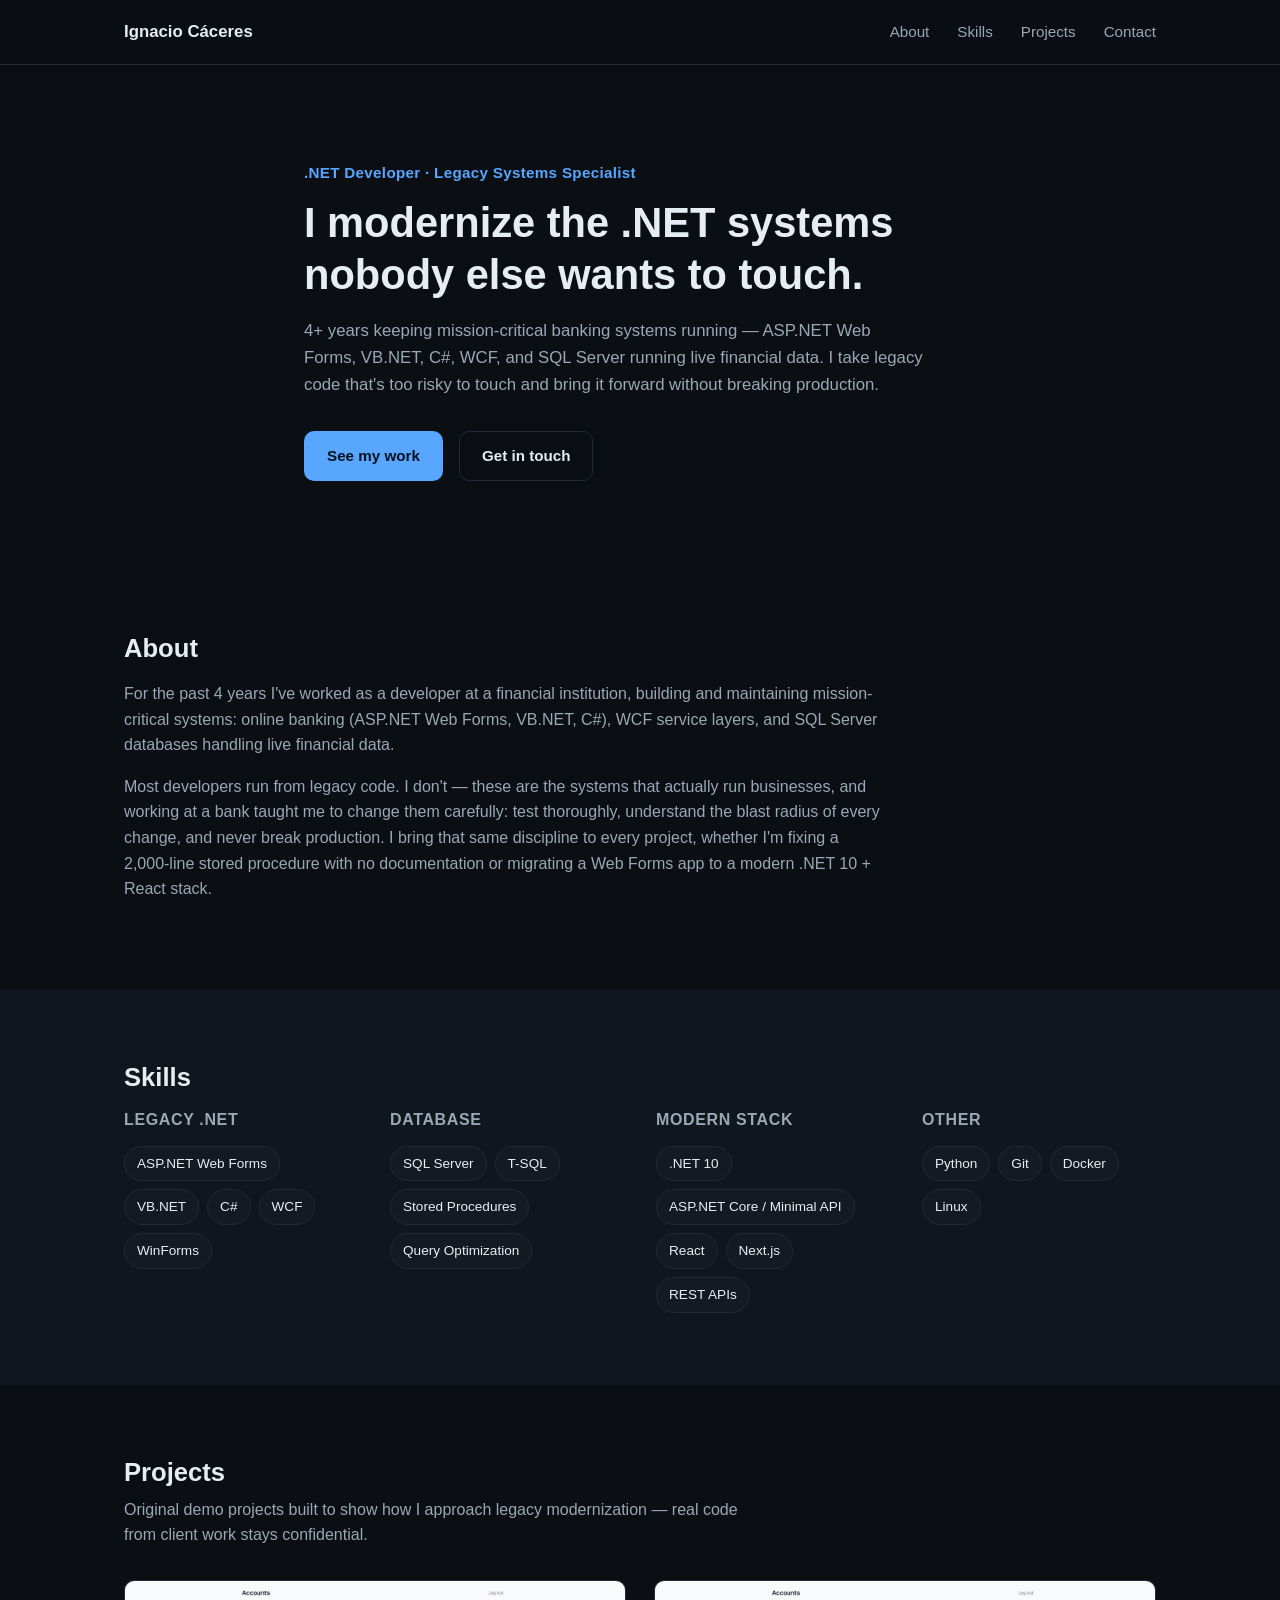
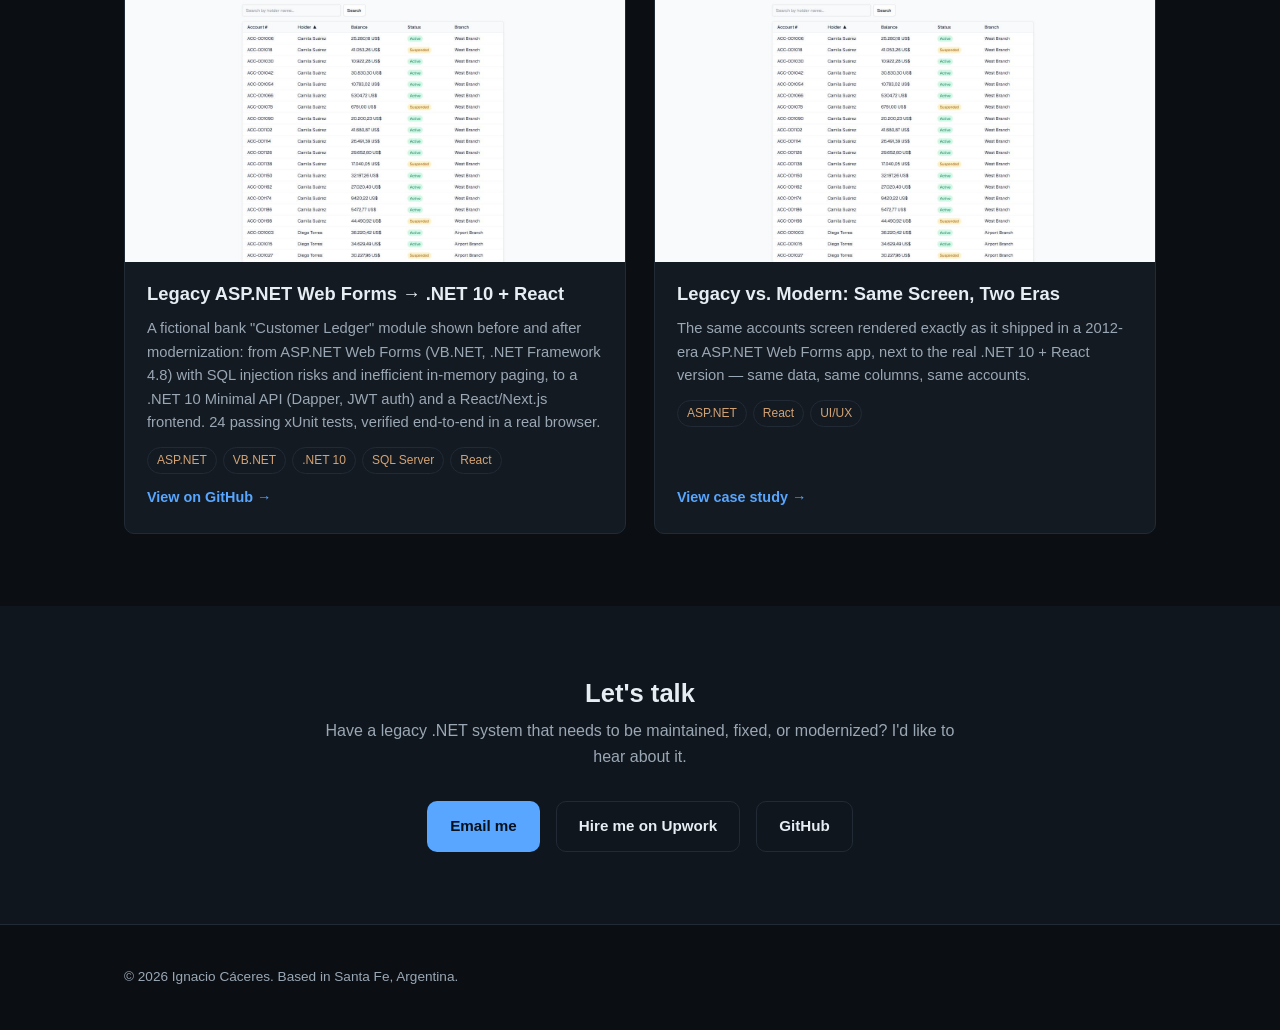
==== index.html @ 62d9814a "Portfolio site: hero/about/skills/projects + legacy vs modern case study Co-Authored-By: Claude Sonn" ====
<!DOCTYPE html>
<html lang="en">
<head>
<meta charset="UTF-8">
<meta name="viewport" content="width=device-width, initial-scale=1.0">
<title>Ignacio Cáceres — .NET Developer | Legacy Systems Modernization</title>
<meta name="description" content="I maintain and modernize the .NET systems nobody else wants to touch. ASP.NET Web Forms, VB.NET, C#, SQL Server, and migrations to .NET 10 + React.">
<link rel="stylesheet" href="css/style.css">
</head>
<body>

<header class="site-header">
  <div class="container header-inner">
    <a href="#top" class="logo">Ignacio Cáceres</a>
    <nav class="nav">
      <a href="#about">About</a>
      <a href="#skills">Skills</a>
      <a href="#projects">Projects</a>
      <a href="#contact">Contact</a>
    </nav>
    <button class="nav-toggle" id="navToggle" aria-label="Toggle menu">
      <span></span><span></span><span></span>
    </button>
  </div>
</header>

<main>

  <section id="top" class="hero">
    <div class="container hero-inner">
      <p class="eyebrow">.NET Developer · Legacy Systems Specialist</p>
      <h1>I modernize the .NET systems nobody else wants to touch.</h1>
      <p class="hero-sub">
        4+ years keeping mission-critical banking systems running — ASP.NET Web Forms, VB.NET, C#, WCF,
        and SQL Server running live financial data. I take legacy code that's too risky to touch and
        bring it forward without breaking production.
      </p>
      <div class="hero-actions">
        <a href="#projects" class="btn btn-primary">See my work</a>
        <a href="#contact" class="btn btn-ghost">Get in touch</a>
      </div>
    </div>
  </section>

  <section id="about" class="section">
    <div class="container">
      <h2 class="section-title">About</h2>
      <div class="about-grid">
        <p>
          For the past 4 years I've worked as a developer at a financial institution, building and maintaining
          mission-critical systems: online banking (ASP.NET Web Forms, VB.NET, C#), WCF service layers, and
          SQL Server databases handling live financial data.
        </p>
        <p>
          Most developers run from legacy code. I don't — these are the systems that actually run businesses,
          and working at a bank taught me to change them carefully: test thoroughly, understand the blast radius
          of every change, and never break production. I bring that same discipline to every project, whether
          I'm fixing a 2,000-line stored procedure with no documentation or migrating a Web Forms app to a
          modern .NET 10 + React stack.
        </p>
      </div>
    </div>
  </section>

  <section id="skills" class="section section-alt">
    <div class="container">
      <h2 class="section-title">Skills</h2>
      <div class="skills-grid">
        <div class="skill-group">
          <h3>Legacy .NET</h3>
          <ul class="chip-list">
            <li>ASP.NET Web Forms</li>
            <li>VB.NET</li>
            <li>C#</li>
            <li>WCF</li>
            <li>WinForms</li>
          </ul>
        </div>
        <div class="skill-group">
          <h3>Database</h3>
          <ul class="chip-list">
            <li>SQL Server</li>
            <li>T-SQL</li>
            <li>Stored Procedures</li>
            <li>Query Optimization</li>
          </ul>
        </div>
        <div class="skill-group">
          <h3>Modern stack</h3>
          <ul class="chip-list">
            <li>.NET 10</li>
            <li>ASP.NET Core / Minimal API</li>
            <li>React</li>
            <li>Next.js</li>
            <li>REST APIs</li>
          </ul>
        </div>
        <div class="skill-group">
          <h3>Other</h3>
          <ul class="chip-list">
            <li>Python</li>
            <li>Git</li>
            <li>Docker</li>
            <li>Linux</li>
          </ul>
        </div>
      </div>
    </div>
  </section>

  <section id="projects" class="section">
    <div class="container">
      <h2 class="section-title">Projects</h2>
      <p class="section-sub">Original demo projects built to show how I approach legacy modernization — real code from client work stays confidential.</p>

      <div class="projects-grid">

        <article class="project-card">
          <div class="project-thumb">
            <img src="assets/images/project-legacy-modern.jpg" alt="Screenshot of the modernized Customer Ledger accounts screen">
          </div>
          <div class="project-body">
            <h3>Legacy ASP.NET Web Forms → .NET 10 + React</h3>
            <p>
              A fictional bank "Customer Ledger" module shown before and after modernization: from
              ASP.NET Web Forms (VB.NET, .NET Framework 4.8) with SQL injection risks and inefficient
              in-memory paging, to a .NET 10 Minimal API (Dapper, JWT auth) and a React/Next.js frontend.
              24 passing xUnit tests, verified end-to-end in a real browser.
            </p>
            <ul class="tag-list">
              <li>ASP.NET</li><li>VB.NET</li><li>.NET 10</li><li>SQL Server</li><li>React</li>
            </ul>
            <a href="https://github.com/nachocaceres/legacy-webforms-to-dotnet10" class="project-link" target="_blank" rel="noopener">View on GitHub →</a>
          </div>
        </article>

        <article class="project-card">
          <div class="project-thumb">
            <img src="projects/legacy-vs-modern/assets/modern-accounts.jpg" alt="Split comparison of the legacy and modernized accounts screen">
          </div>
          <div class="project-body">
            <h3>Legacy vs. Modern: Same Screen, Two Eras</h3>
            <p>
              The same accounts screen rendered exactly as it shipped in a 2012-era ASP.NET Web Forms app,
              next to the real .NET 10 + React version — same data, same columns, same accounts.
            </p>
            <ul class="tag-list">
              <li>ASP.NET</li><li>React</li><li>UI/UX</li>
            </ul>
            <a href="projects/legacy-vs-modern/index.html" class="project-link">View case study →</a>
          </div>
        </article>

      </div>
    </div>
  </section>

  <section id="contact" class="section section-alt">
    <div class="container contact-inner">
      <h2 class="section-title">Let's talk</h2>
      <p class="section-sub">
        Have a legacy .NET system that needs to be maintained, fixed, or modernized? I'd like to hear about it.
      </p>
      <div class="contact-links">
        <a href="mailto:nachocaceres99@gmail.com" class="btn btn-primary">Email me</a>
        <a href="https://www.upwork.com/freelancers/~01cdbb230a85589834" class="btn btn-ghost" target="_blank" rel="noopener">Hire me on Upwork</a>
        <a href="https://github.com/nachocaceres" class="btn btn-ghost" target="_blank" rel="noopener">GitHub</a>
      </div>
    </div>
  </section>

</main>

<footer class="site-footer">
  <div class="container">
    <p>© <span id="year"></span> Ignacio Cáceres. Based in Santa Fe, Argentina.</p>
  </div>
</footer>

<script src="js/main.js"></script>
</body>
</html>
---- css/style.css ----
:root {
  --bg: #0b0f14;
  --bg-alt: #10161d;
  --card: #131a22;
  --border: #212a35;
  --text: #e6edf3;
  --text-muted: #9aa7b4;
  --accent: #58a6ff;
  --accent-strong: #79c0ff;
  --legacy: #d4a373;
  --radius: 10px;
  --max-width: 1080px;
}

* { box-sizing: border-box; }

html { scroll-behavior: smooth; }

body {
  margin: 0;
  background: var(--bg);
  color: var(--text);
  font-family: -apple-system, BlinkMacSystemFont, "Segoe UI", Roboto, Helvetica, Arial, sans-serif;
  line-height: 1.6;
}

.container {
  max-width: var(--max-width);
  margin: 0 auto;
  padding: 0 24px;
}

a { color: var(--accent); text-decoration: none; }
a:hover { color: var(--accent-strong); }

h1, h2, h3 { line-height: 1.25; margin: 0 0 16px; }

/* Header */

.site-header {
  position: sticky;
  top: 0;
  z-index: 50;
  background: rgba(11, 15, 20, 0.85);
  backdrop-filter: blur(8px);
  border-bottom: 1px solid var(--border);
}

.header-inner {
  display: flex;
  align-items: center;
  justify-content: space-between;
  height: 64px;
}

.logo {
  font-weight: 700;
  color: var(--text);
  font-size: 1.05rem;
}
.logo:hover { color: var(--accent); }

.nav {
  display: flex;
  gap: 28px;
}

.nav a {
  color: var(--text-muted);
  font-size: 0.95rem;
}
.nav a:hover { color: var(--text); }

.nav-toggle {
  display: none;
  flex-direction: column;
  justify-content: center;
  gap: 5px;
  background: none;
  border: none;
  cursor: pointer;
  padding: 8px;
}
.nav-toggle span {
  width: 22px;
  height: 2px;
  background: var(--text);
  display: block;
}

/* Hero */

.hero {
  padding: 96px 0 80px;
}

.hero-inner { max-width: 720px; }

.eyebrow {
  color: var(--accent);
  font-weight: 600;
  letter-spacing: 0.02em;
  margin: 0 0 12px;
  font-size: 0.95rem;
}

.hero h1 {
  font-size: clamp(1.8rem, 4vw, 2.6rem);
}

.hero-sub {
  color: var(--text-muted);
  font-size: 1.05rem;
  max-width: 620px;
}

.hero-actions {
  display: flex;
  gap: 16px;
  margin-top: 32px;
  flex-wrap: wrap;
}

.btn {
  display: inline-block;
  padding: 12px 22px;
  border-radius: var(--radius);
  font-weight: 600;
  font-size: 0.95rem;
  border: 1px solid transparent;
}

.btn-primary {
  background: var(--accent);
  color: #06111d;
}
.btn-primary:hover { background: var(--accent-strong); color: #06111d; }

.btn-ghost {
  border-color: var(--border);
  color: var(--text);
}
.btn-ghost:hover { border-color: var(--accent); color: var(--accent); }

/* Sections */

.section { padding: 72px 0; }
.section-alt { background: var(--bg-alt); }

.section-title {
  font-size: 1.6rem;
}

.section-sub {
  color: var(--text-muted);
  max-width: 640px;
  margin: -8px 0 32px;
}

.about-grid p {
  color: var(--text-muted);
  max-width: 760px;
}

/* Skills */

.skills-grid {
  display: grid;
  grid-template-columns: repeat(auto-fit, minmax(200px, 1fr));
  gap: 32px;
}

.skill-group h3 {
  font-size: 1rem;
  color: var(--text-muted);
  text-transform: uppercase;
  letter-spacing: 0.04em;
  font-weight: 600;
}

.chip-list {
  list-style: none;
  padding: 0;
  margin: 0;
  display: flex;
  flex-wrap: wrap;
  gap: 8px;
}

.chip-list li {
  background: var(--card);
  border: 1px solid var(--border);
  padding: 6px 12px;
  border-radius: 999px;
  font-size: 0.85rem;
}

/* Projects */

.projects-grid {
  display: grid;
  grid-template-columns: repeat(auto-fit, minmax(320px, 1fr));
  gap: 28px;
}

.project-card {
  background: var(--card);
  border: 1px solid var(--border);
  border-radius: var(--radius);
  overflow: hidden;
  display: flex;
  flex-direction: column;
}

.project-thumb {
  aspect-ratio: 16 / 9;
  overflow: hidden;
  background: var(--bg-alt);
}

.project-thumb img {
  width: 100%;
  height: 100%;
  object-fit: cover;
  display: block;
}

.project-thumb-placeholder {
  display: flex;
  align-items: center;
  justify-content: center;
  color: var(--text-muted);
  font-size: 0.9rem;
  background:
    repeating-linear-gradient(45deg, var(--bg-alt), var(--bg-alt) 10px, var(--card) 10px, var(--card) 20px);
}

.project-body {
  padding: 20px 22px 24px;
  display: flex;
  flex-direction: column;
  gap: 12px;
  flex: 1;
}

.project-body h3 { font-size: 1.15rem; margin-bottom: 0; }

.project-body p {
  color: var(--text-muted);
  font-size: 0.92rem;
  margin: 0;
}

.tag-list {
  list-style: none;
  padding: 0;
  margin: 0;
  display: flex;
  flex-wrap: wrap;
  gap: 6px;
}

.tag-list li {
  font-size: 0.75rem;
  color: var(--legacy);
  border: 1px solid var(--border);
  padding: 3px 9px;
  border-radius: 999px;
}

.project-link {
  margin-top: auto;
  font-weight: 600;
  font-size: 0.9rem;
}

.project-link-disabled {
  color: var(--text-muted);
  cursor: default;
}

/* Contact */

.contact-inner { text-align: center; }
.contact-inner .section-sub { margin-left: auto; margin-right: auto; }

.contact-links {
  display: flex;
  gap: 16px;
  justify-content: center;
  flex-wrap: wrap;
}

/* Footer */

.site-footer {
  border-top: 1px solid var(--border);
  padding: 28px 0;
  color: var(--text-muted);
  font-size: 0.85rem;
}

/* Responsive */

@media (max-width: 720px) {
  .nav { display: none; }
  .nav-toggle { display: flex; }

  .nav.open {
    display: flex;
    flex-direction: column;
    position: absolute;
    top: 64px;
    left: 0;
    right: 0;
    background: var(--bg);
    border-bottom: 1px solid var(--border);
    padding: 16px 24px;
    gap: 16px;
  }
}
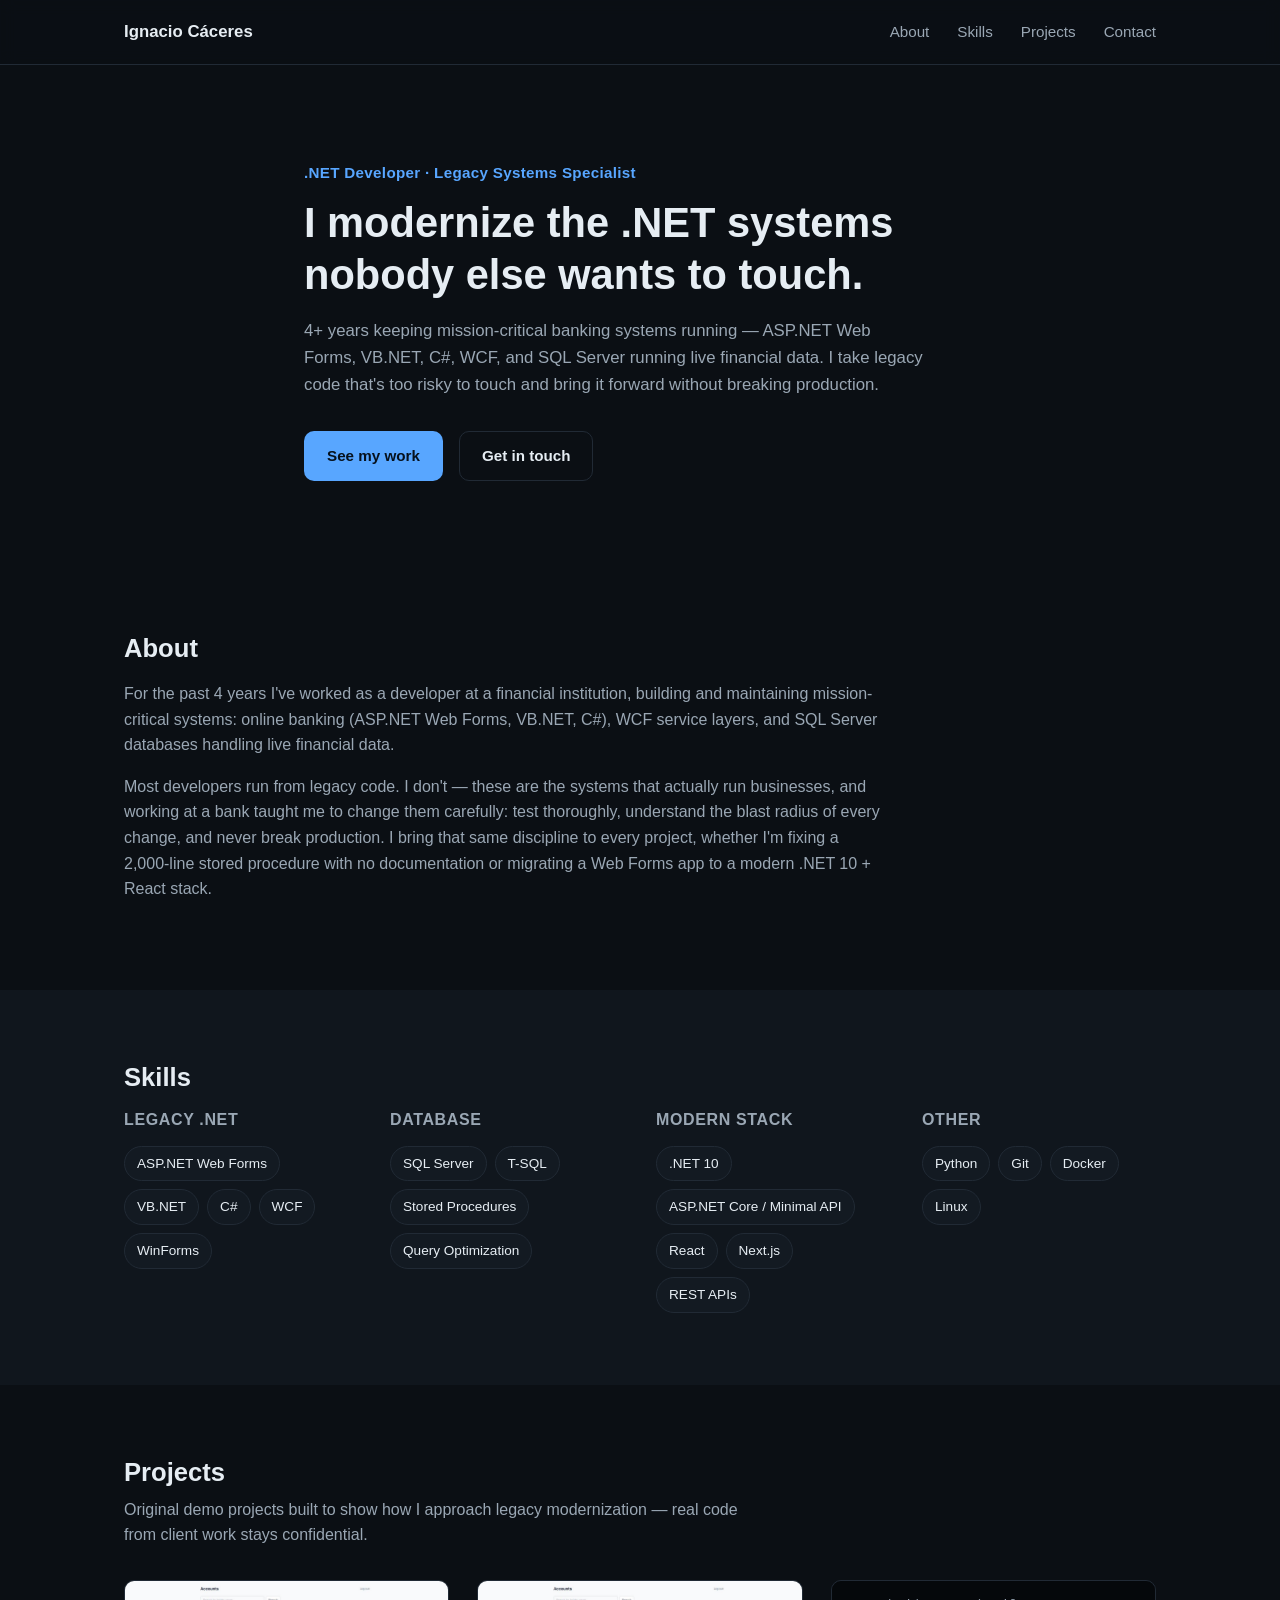
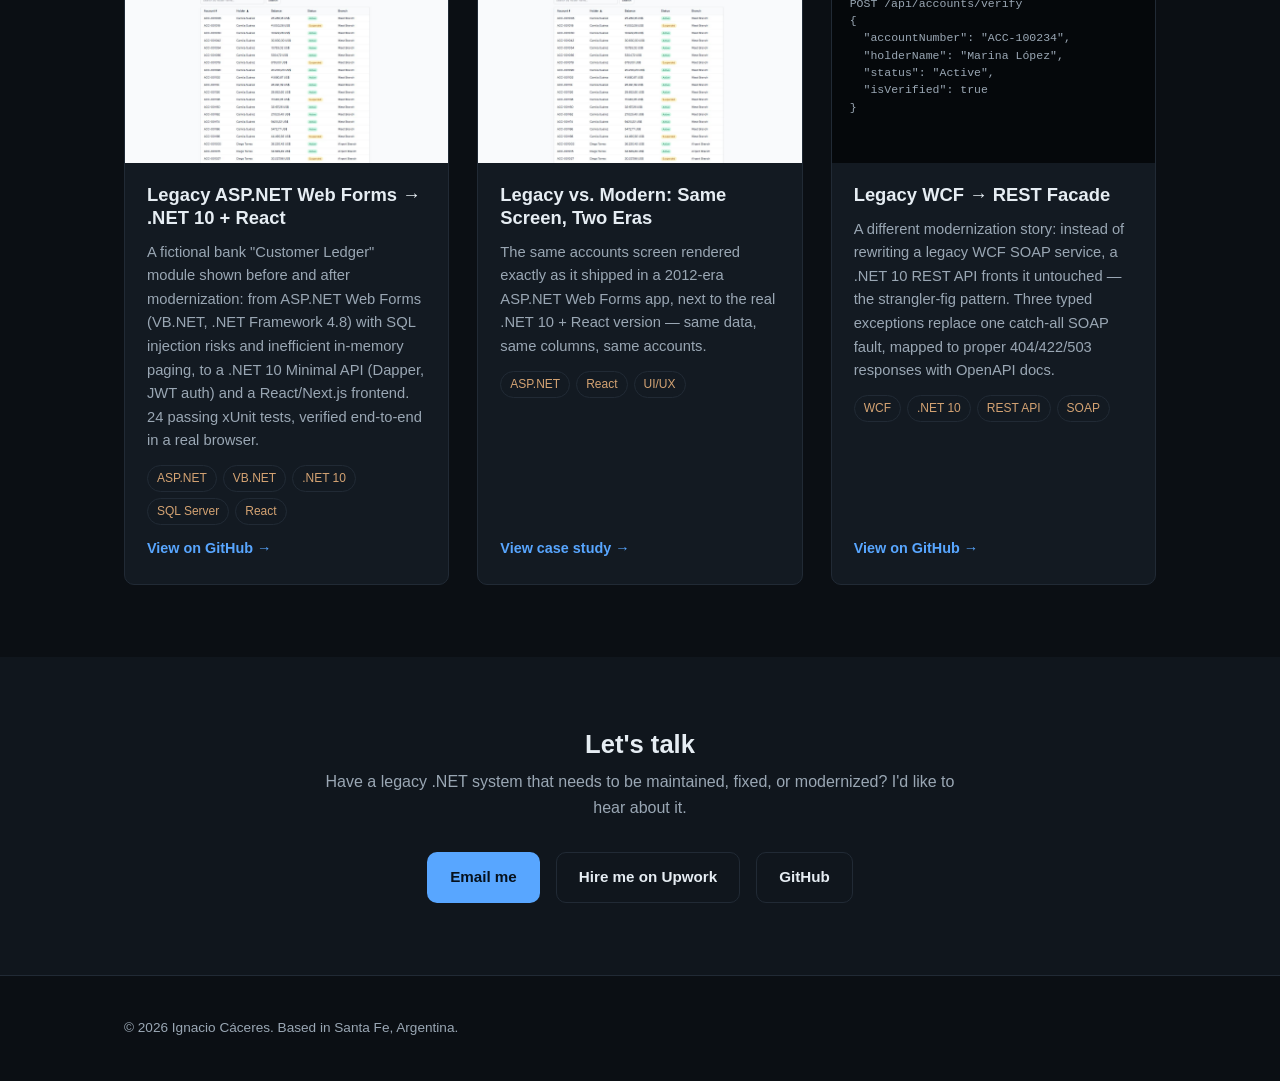
==== commit 4e739db5: "Add Legacy WCF to REST Facade project card Co-Authored-By: Claude Sonnet 5 <noreply@anthropic.com> C" ====
--- a/index.html
+++ b/index.html
@@ -151,6 +151,30 @@
           </div>
         </article>
 
+        <article class="project-card">
+          <div class="project-thumb project-thumb-code">
+            <pre><code>POST /api/accounts/verify
+{
+  "accountNumber": "ACC-100234",
+  "holderName": "Marina López",
+  "status": "Active",
+  "isVerified": true
+}</code></pre>
+          </div>
+          <div class="project-body">
+            <h3>Legacy WCF → REST Facade</h3>
+            <p>
+              A different modernization story: instead of rewriting a legacy WCF SOAP service, a .NET 10
+              REST API fronts it untouched — the strangler-fig pattern. Three typed exceptions replace one
+              catch-all SOAP fault, mapped to proper 404/422/503 responses with OpenAPI docs.
+            </p>
+            <ul class="tag-list">
+              <li>WCF</li><li>.NET 10</li><li>REST API</li><li>SOAP</li>
+            </ul>
+            <a href="https://github.com/nachocaceres/wcf-to-rest-facade" class="project-link" target="_blank" rel="noopener">View on GitHub →</a>
+          </div>
+        </article>
+
       </div>
     </div>
   </section>
--- a/css/style.css
+++ b/css/style.css
@@ -225,6 +225,25 @@
   display: block;
 }
 
+.project-thumb-code {
+  background: #05080b;
+  padding: 14px 18px;
+  display: flex;
+  align-items: flex-start;
+}
+
+.project-thumb-code pre {
+  margin: 0;
+  font-family: "SFMono-Regular", Consolas, "Liberation Mono", Menlo, monospace;
+  font-size: 0.72rem;
+  line-height: 1.5;
+  color: #9aa7b4;
+  white-space: pre-wrap;
+  overflow: hidden;
+}
+
+.project-thumb-code code { color: inherit; }
+
 .project-thumb-placeholder {
   display: flex;
   align-items: center;
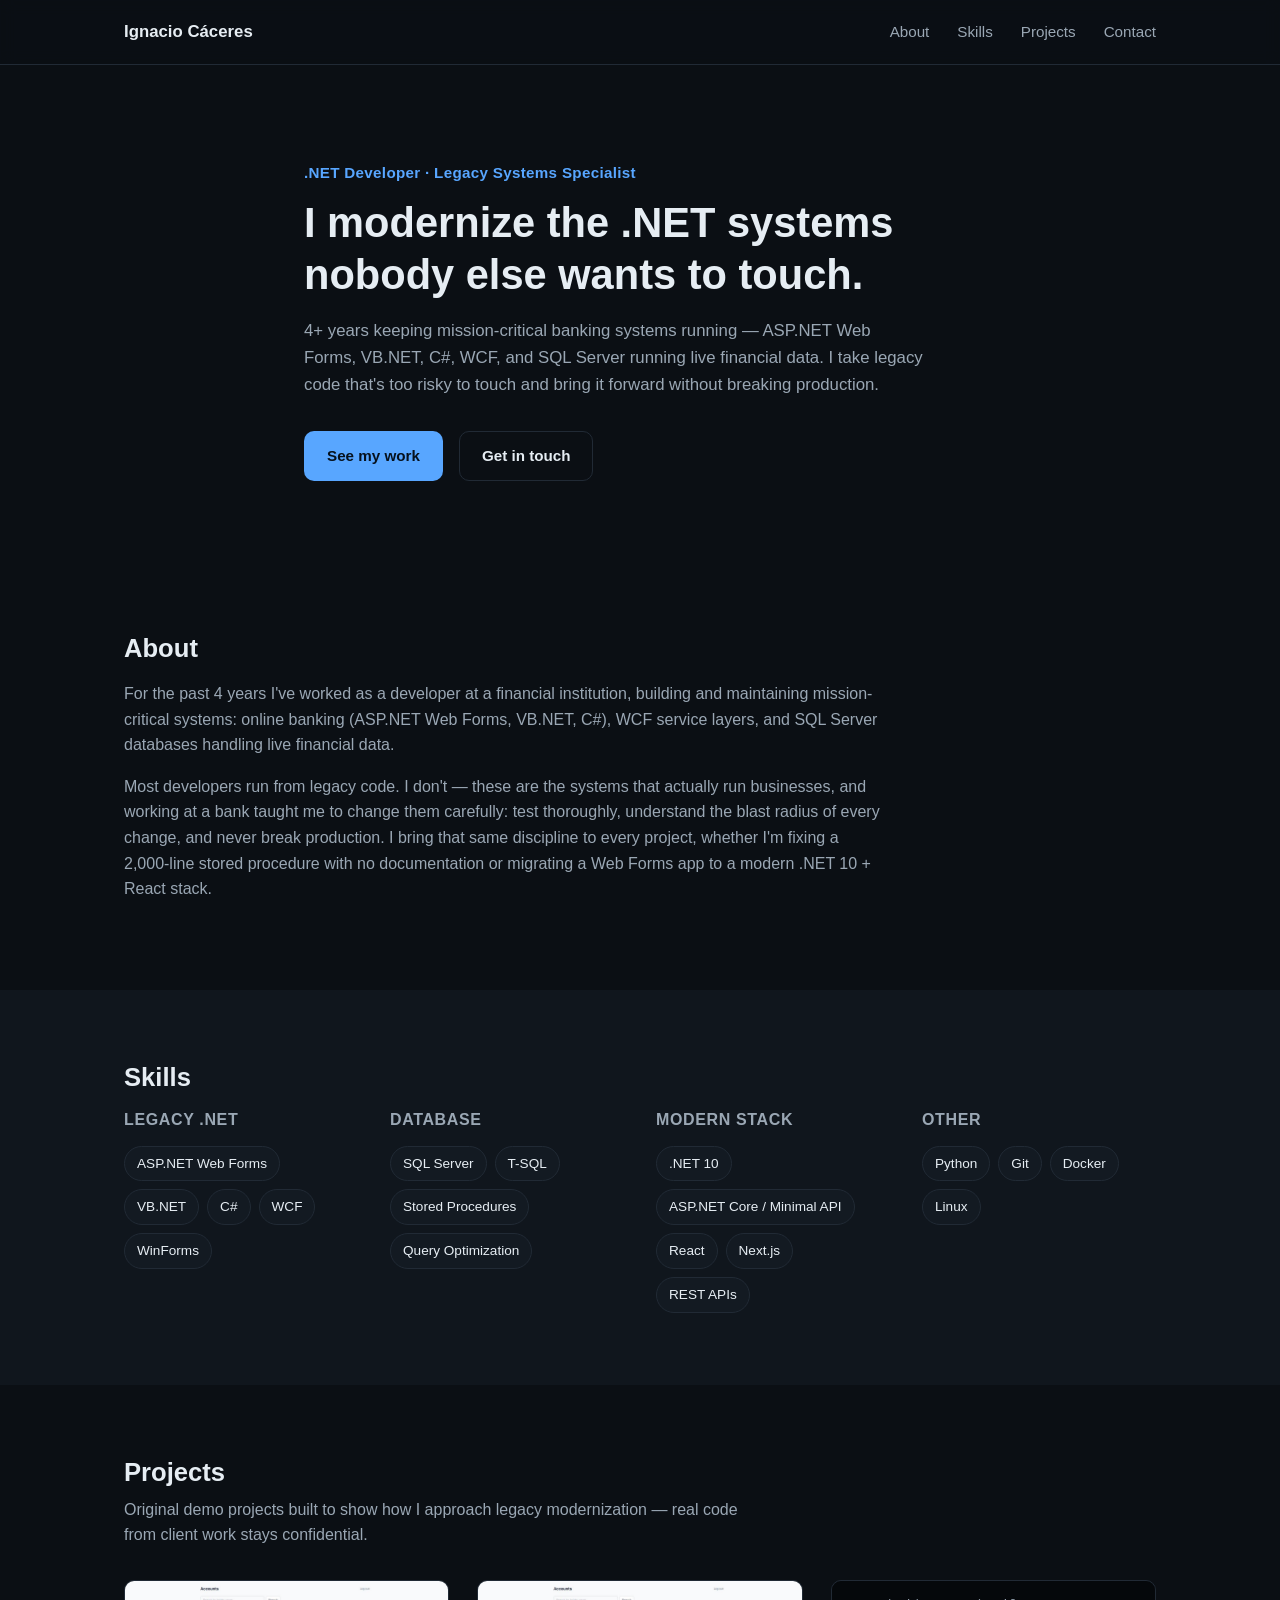
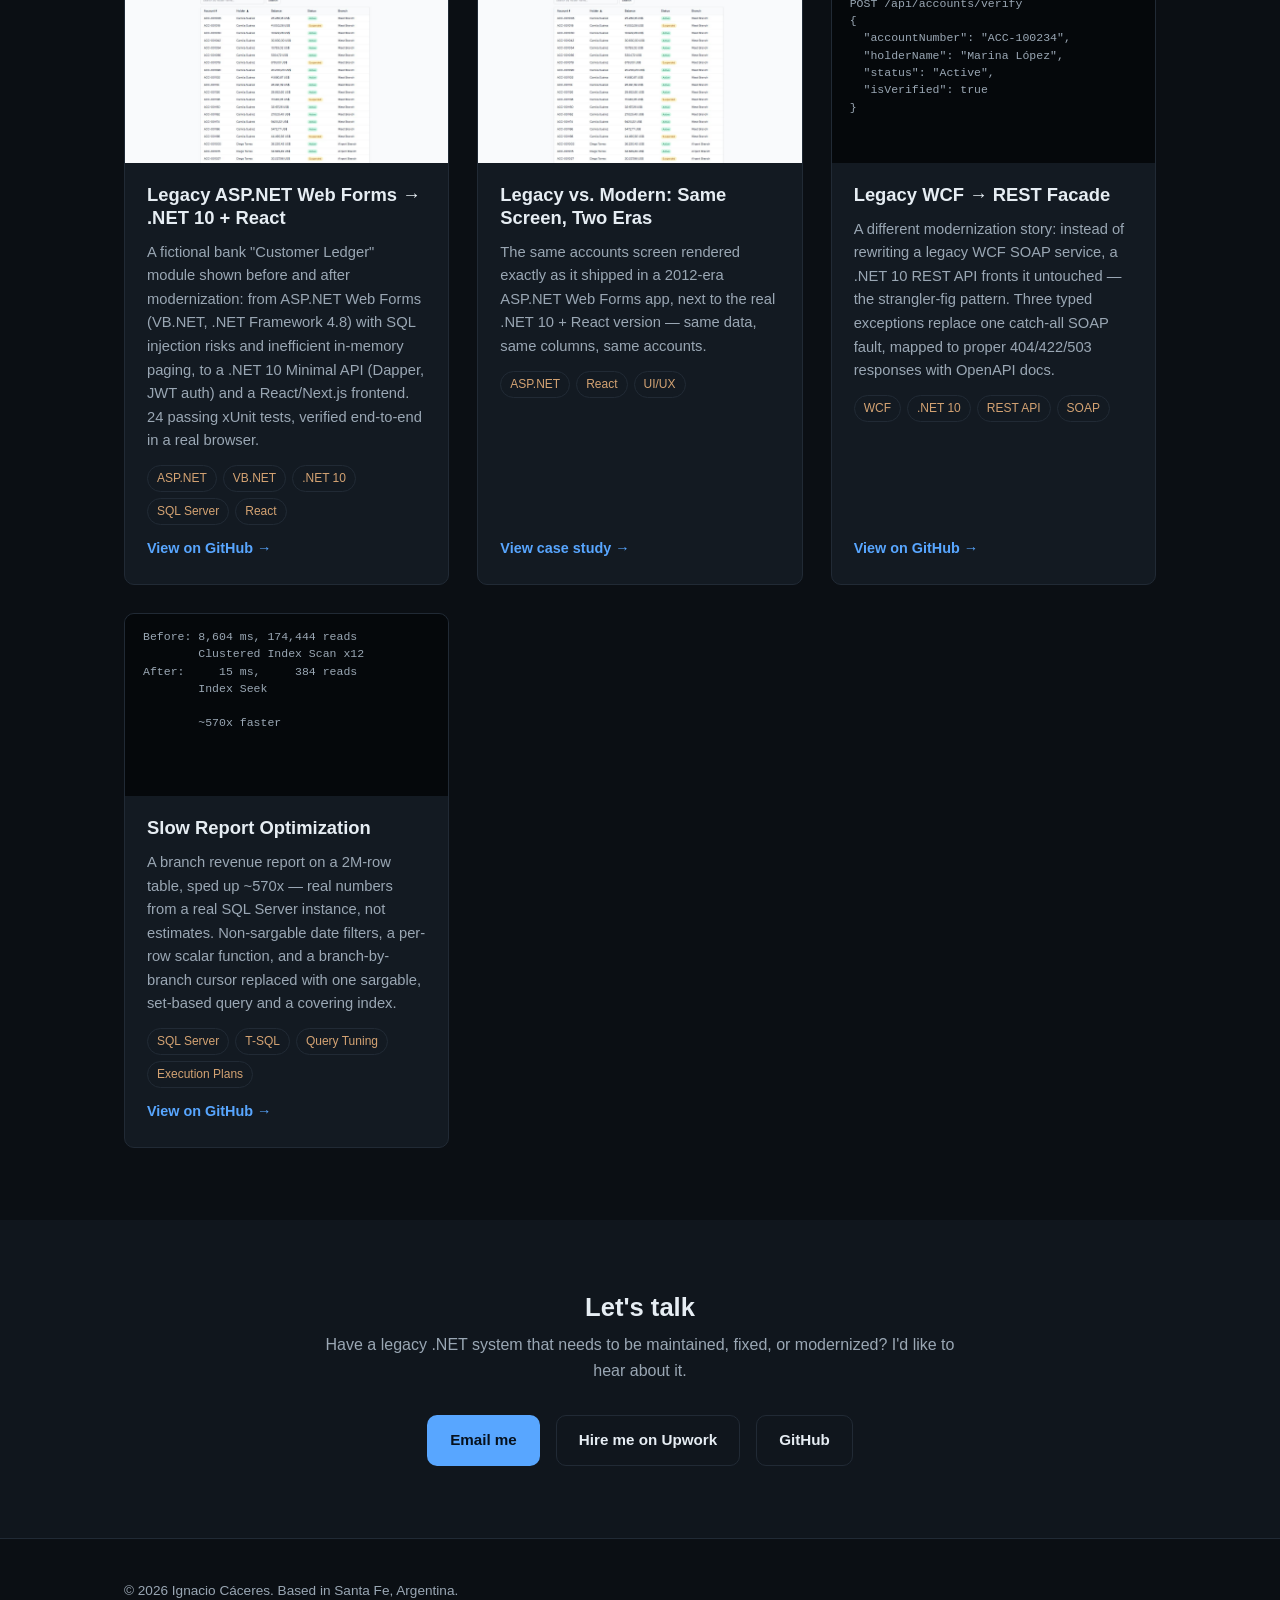
==== commit 96bc6f37: "Add Slow Report Optimization project card Co-Authored-By: Claude Sonnet 5 <noreply@anthropic.com> Cl" ====
--- a/index.html
+++ b/index.html
@@ -175,6 +175,29 @@
           </div>
         </article>
 
+        <article class="project-card">
+          <div class="project-thumb project-thumb-code">
+            <pre><code>Before: 8,604 ms, 174,444 reads
+        Clustered Index Scan x12
+After:     15 ms,     384 reads
+        Index Seek
+
+        ~570x faster</code></pre>
+          </div>
+          <div class="project-body">
+            <h3>Slow Report Optimization</h3>
+            <p>
+              A branch revenue report on a 2M-row table, sped up ~570x — real numbers from a real SQL Server
+              instance, not estimates. Non-sargable date filters, a per-row scalar function, and a
+              branch-by-branch cursor replaced with one sargable, set-based query and a covering index.
+            </p>
+            <ul class="tag-list">
+              <li>SQL Server</li><li>T-SQL</li><li>Query Tuning</li><li>Execution Plans</li>
+            </ul>
+            <a href="https://github.com/nachocaceres/slow-report-optimization" class="project-link" target="_blank" rel="noopener">View on GitHub →</a>
+          </div>
+        </article>
+
       </div>
     </div>
   </section>
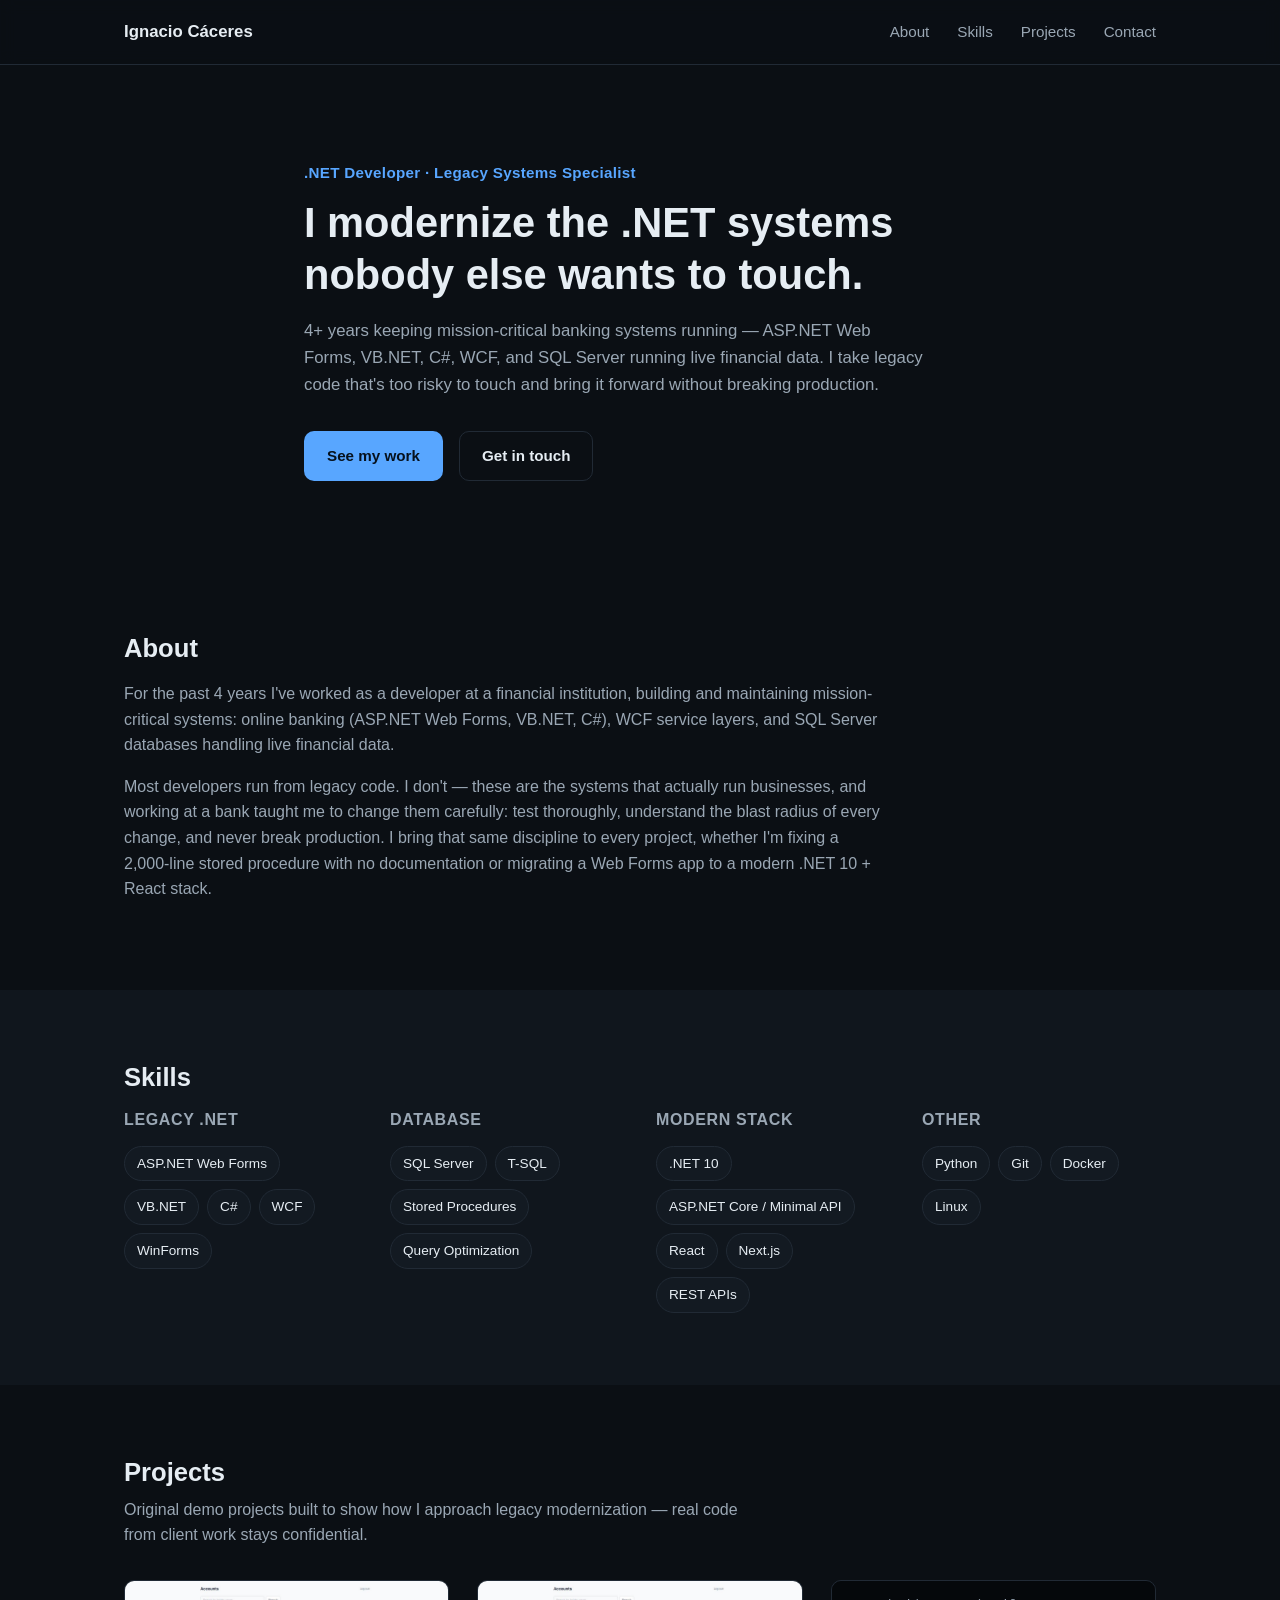
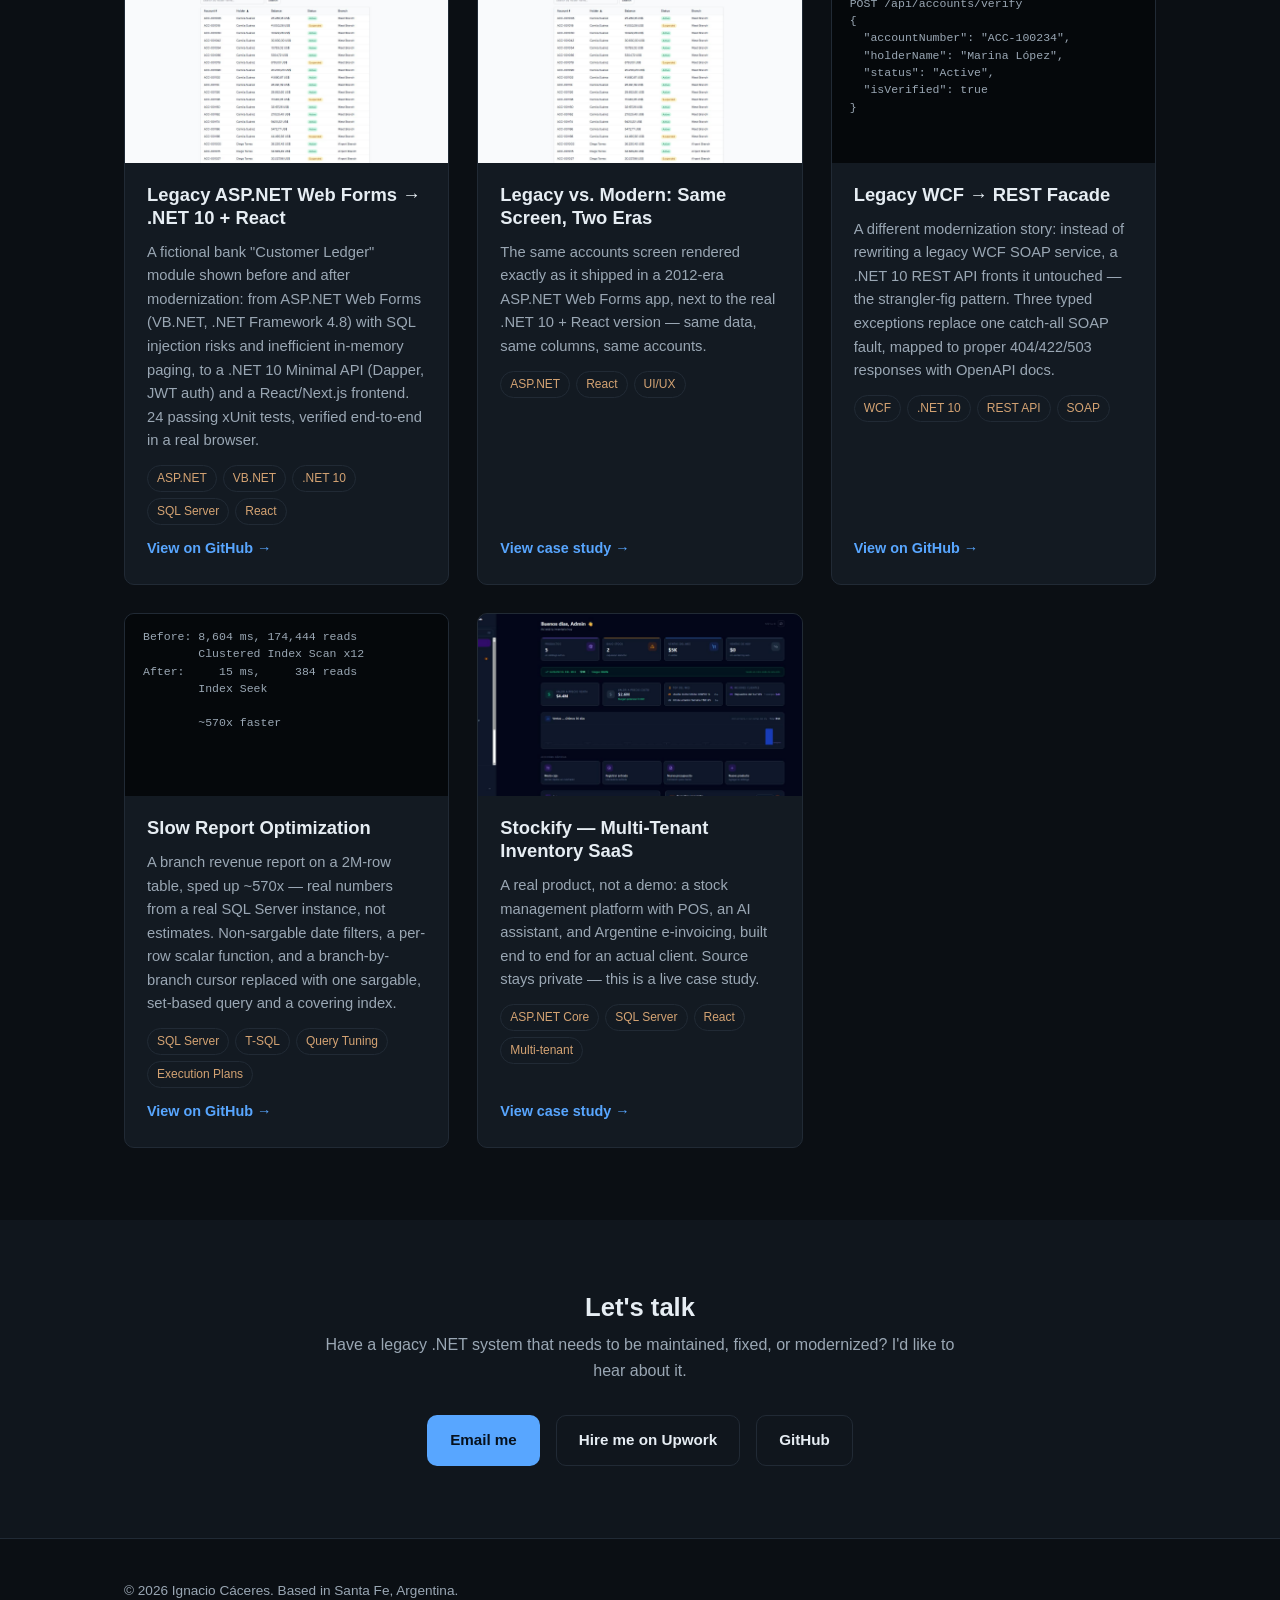
==== commit 736d9c13: "Add Stockify SaaS case study (screenshots only, code stays private) Co-Authored-By: Claude Sonnet 5 " ====
--- a/index.html
+++ b/index.html
@@ -198,6 +198,23 @@
           </div>
         </article>
 
+        <article class="project-card">
+          <div class="project-thumb">
+            <img src="projects/stockify-saas/assets/dashboard.jpg" alt="Stockify dashboard screenshot">
+          </div>
+          <div class="project-body">
+            <h3>Stockify — Multi-Tenant Inventory SaaS</h3>
+            <p>
+              A real product, not a demo: a stock management platform with POS, an AI assistant, and Argentine
+              e-invoicing, built end to end for an actual client. Source stays private — this is a live case study.
+            </p>
+            <ul class="tag-list">
+              <li>ASP.NET Core</li><li>SQL Server</li><li>React</li><li>Multi-tenant</li>
+            </ul>
+            <a href="projects/stockify-saas/index.html" class="project-link">View case study →</a>
+          </div>
+        </article>
+
       </div>
     </div>
   </section>
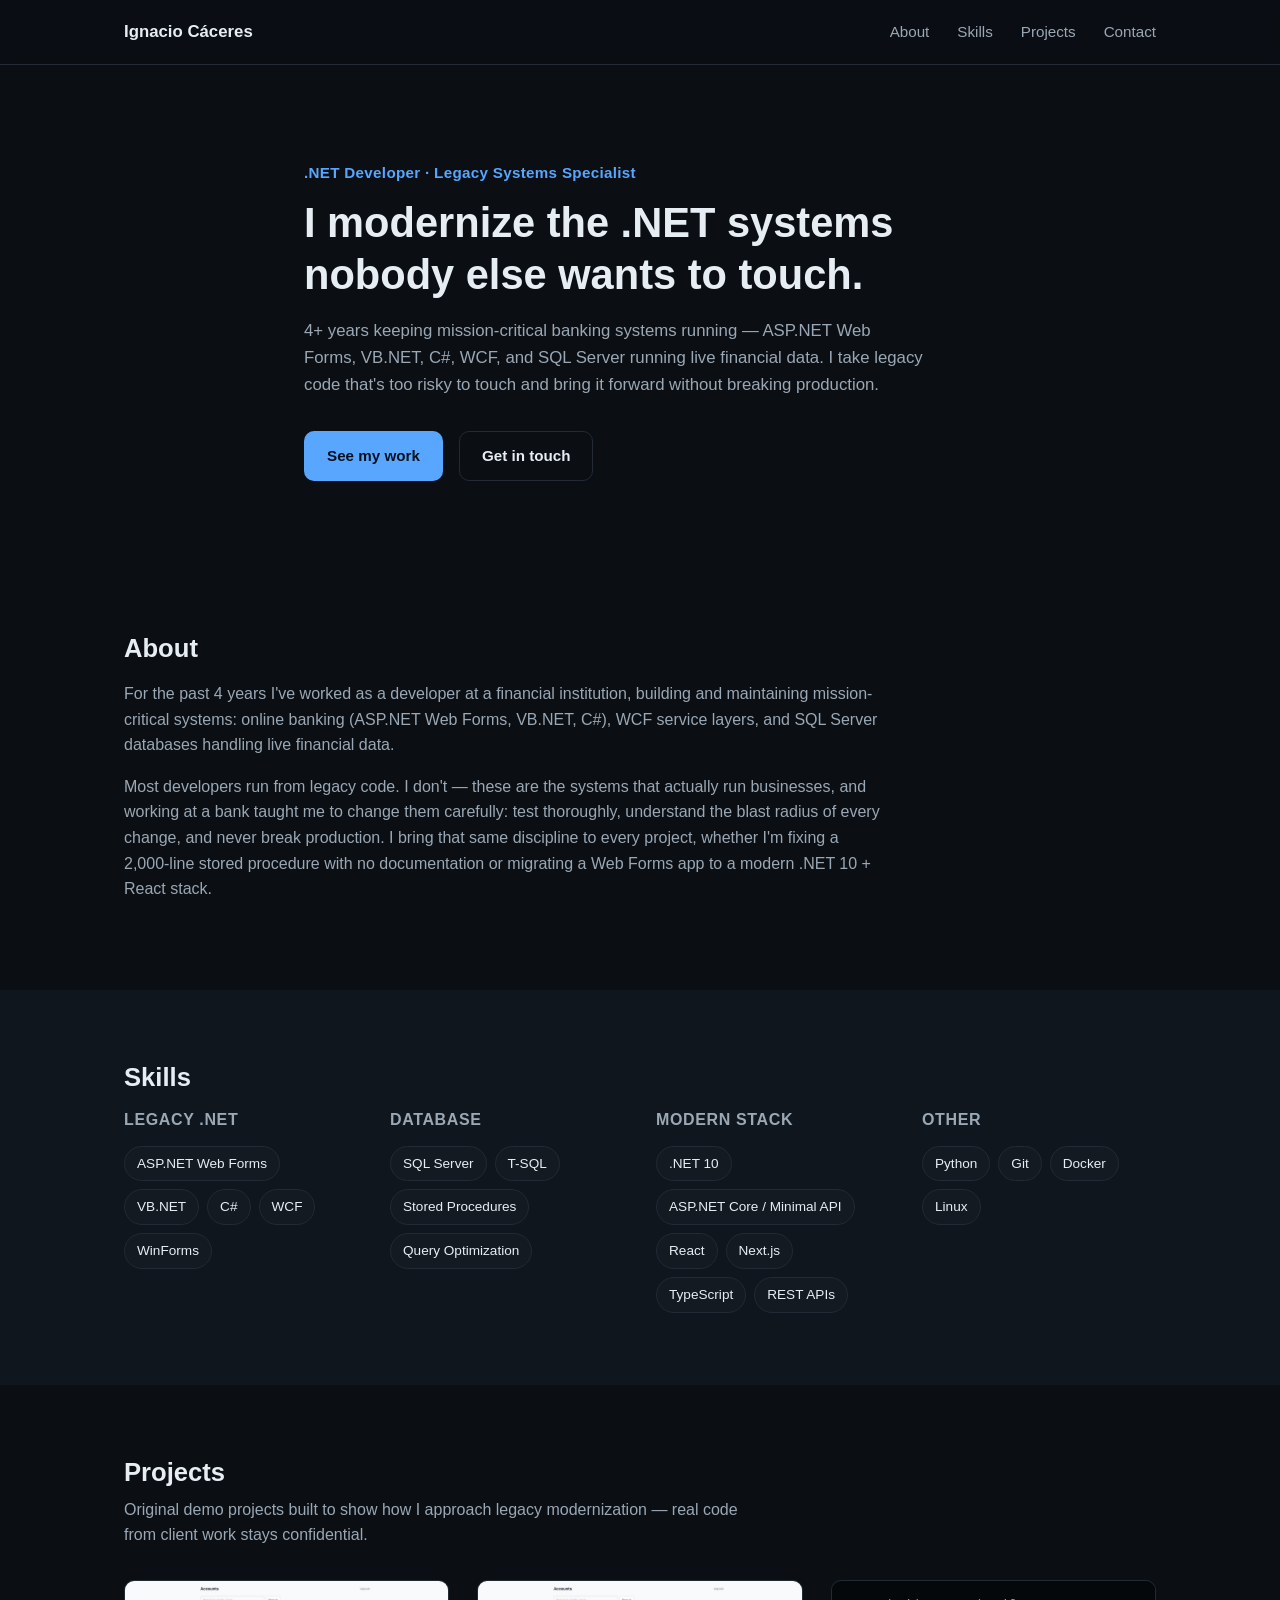
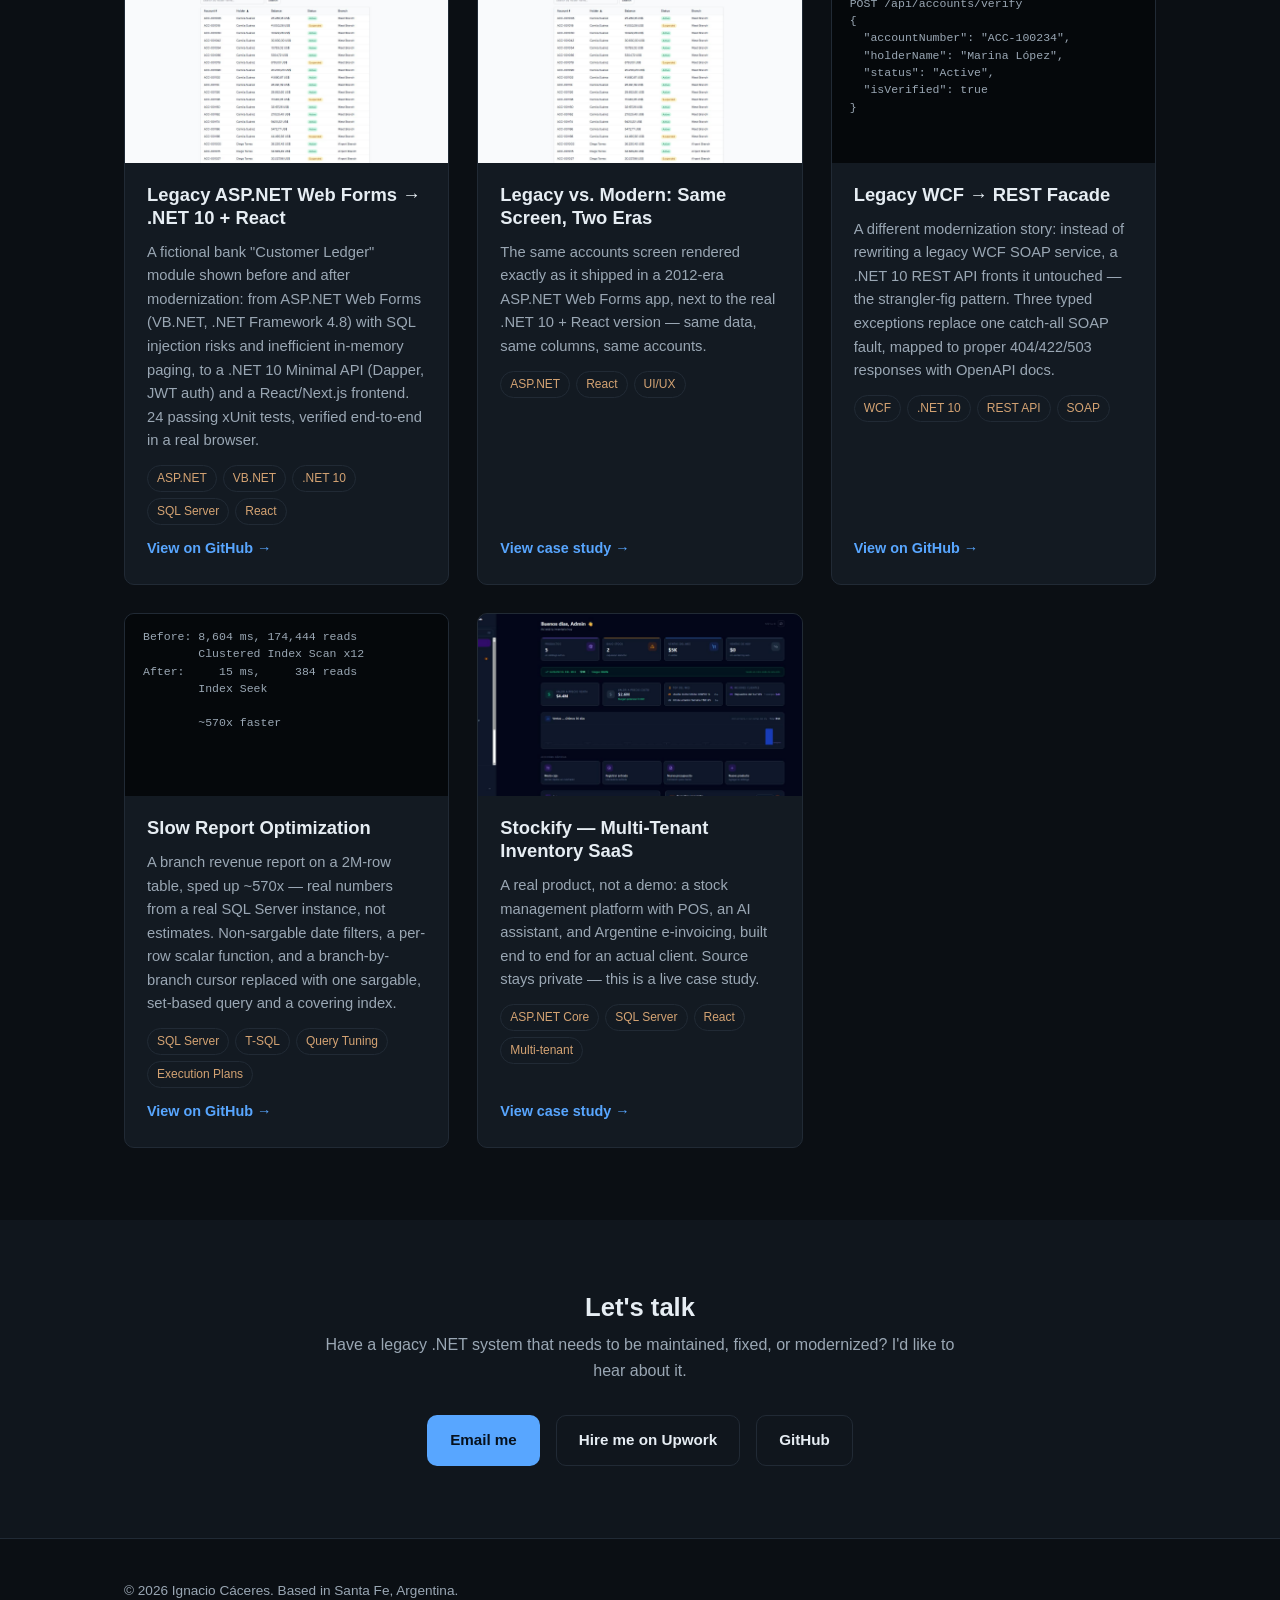
==== commit 60827082: "Add favicon and Open Graph/Twitter card meta tags; add TypeScript to skills Improves how the link pr" ====
--- a/index.html
+++ b/index.html
@@ -5,6 +5,16 @@
 <meta name="viewport" content="width=device-width, initial-scale=1.0">
 <title>Ignacio Cáceres — .NET Developer | Legacy Systems Modernization</title>
 <meta name="description" content="I maintain and modernize the .NET systems nobody else wants to touch. ASP.NET Web Forms, VB.NET, C#, SQL Server, and migrations to .NET 10 + React.">
+<link rel="icon" type="image/svg+xml" href="assets/favicon.svg">
+<meta property="og:type" content="website">
+<meta property="og:title" content="Ignacio Cáceres — .NET Developer | Legacy Systems Modernization">
+<meta property="og:description" content="I maintain and modernize the .NET systems nobody else wants to touch. ASP.NET Web Forms, VB.NET, C#, SQL Server, and migrations to .NET 10 + React.">
+<meta property="og:image" content="https://nachocaceres.github.io/assets/images/project-legacy-modern.jpg">
+<meta property="og:url" content="https://nachocaceres.github.io/">
+<meta name="twitter:card" content="summary_large_image">
+<meta name="twitter:title" content="Ignacio Cáceres — .NET Developer | Legacy Systems Modernization">
+<meta name="twitter:description" content="I maintain and modernize the .NET systems nobody else wants to touch. ASP.NET Web Forms, VB.NET, C#, SQL Server, and migrations to .NET 10 + React.">
+<meta name="twitter:image" content="https://nachocaceres.github.io/assets/images/project-legacy-modern.jpg">
 <link rel="stylesheet" href="css/style.css">
 </head>
 <body>
@@ -92,6 +102,7 @@
             <li>ASP.NET Core / Minimal API</li>
             <li>React</li>
             <li>Next.js</li>
+            <li>TypeScript</li>
             <li>REST APIs</li>
           </ul>
         </div>
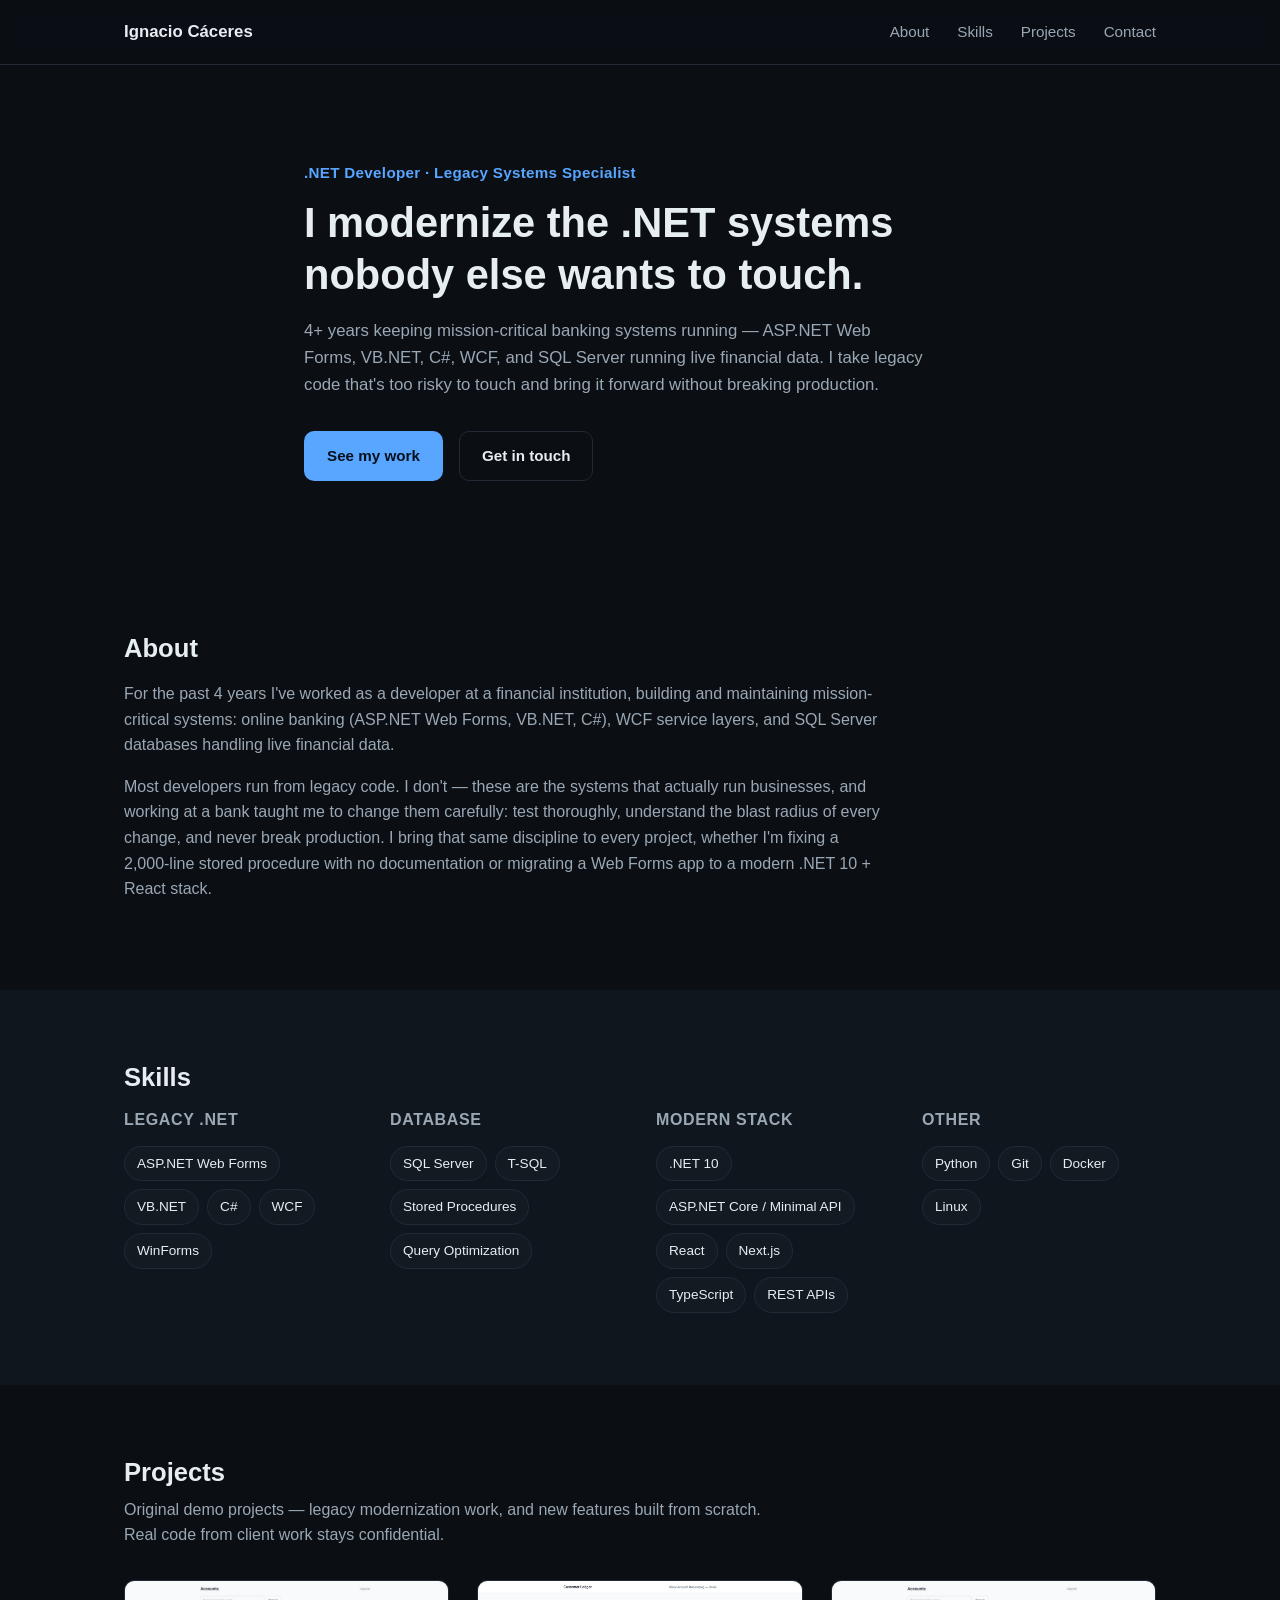
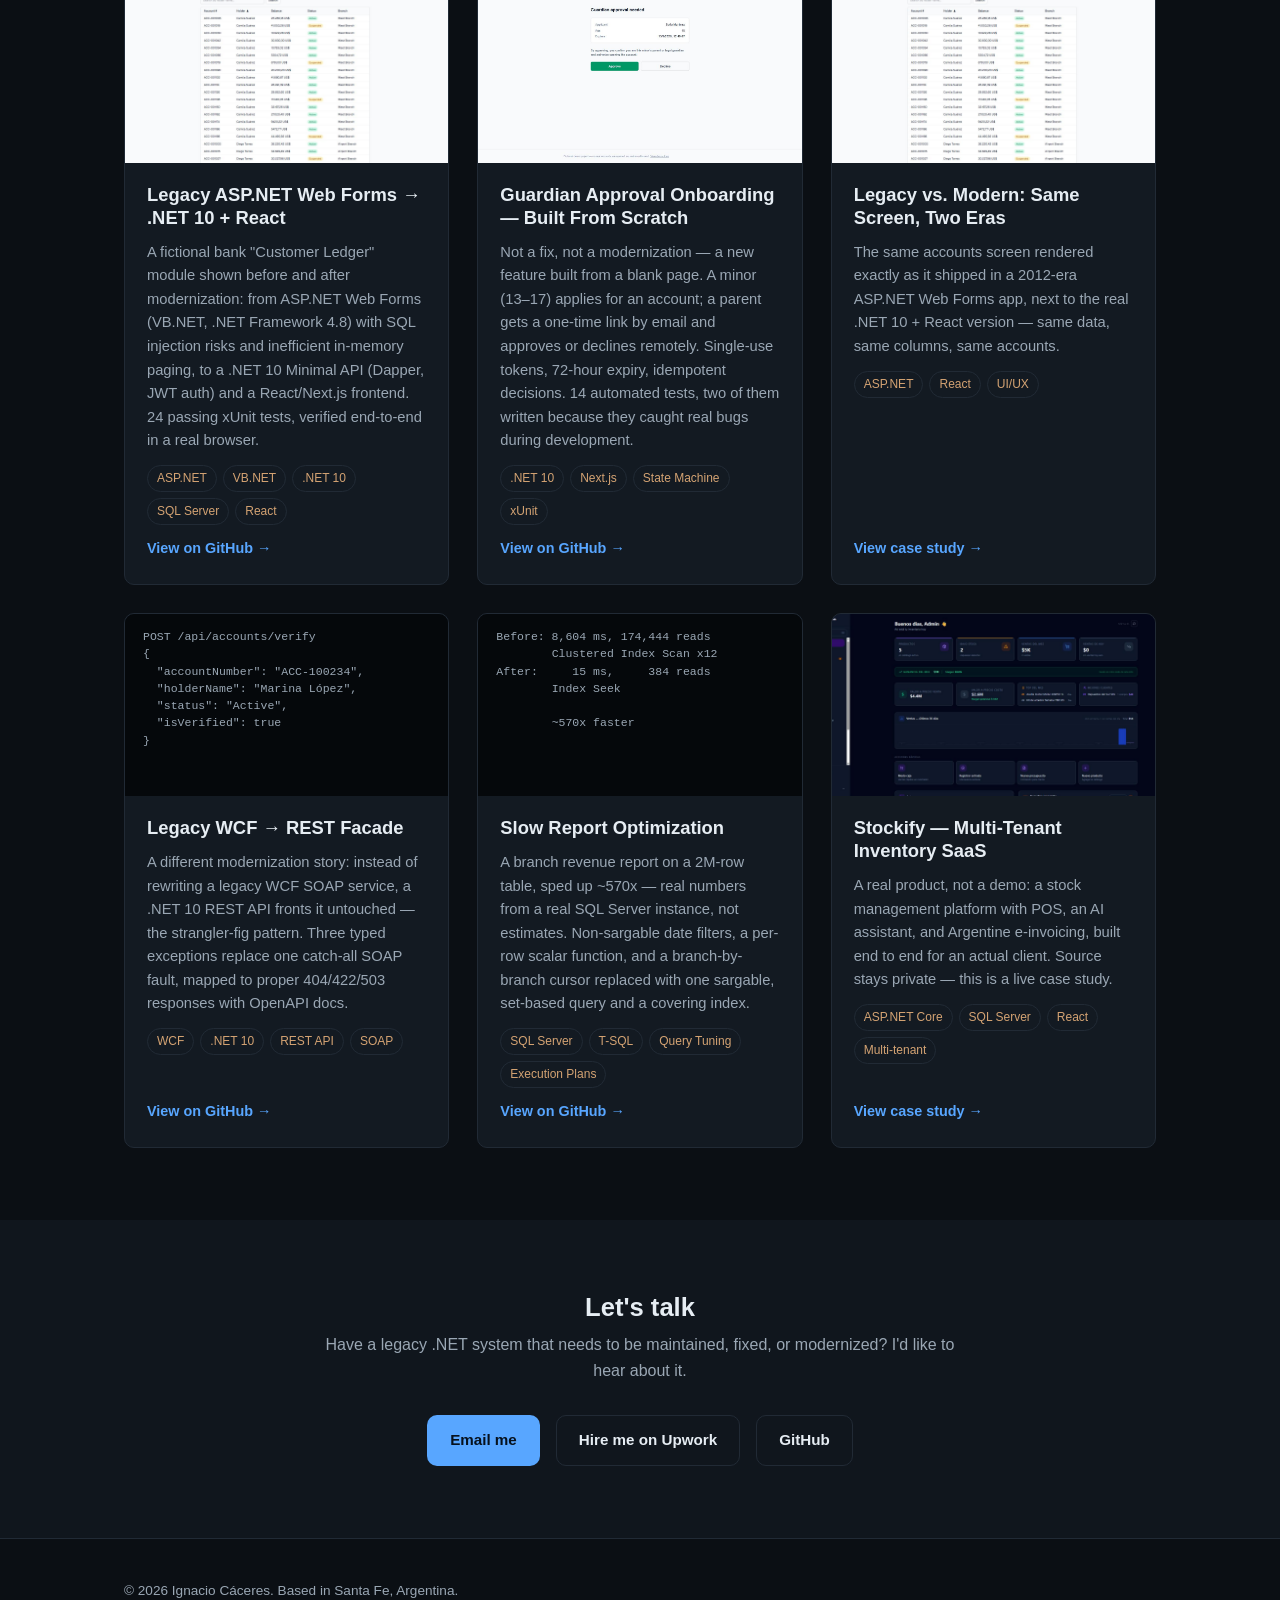
==== commit c7b6fc2b: "Add Guardian Approval Onboarding project card (built-from-scratch demo) Co-Authored-By: Claude Sonne" ====
--- a/index.html
+++ b/index.html
@@ -122,7 +122,7 @@
   <section id="projects" class="section">
     <div class="container">
       <h2 class="section-title">Projects</h2>
-      <p class="section-sub">Original demo projects built to show how I approach legacy modernization — real code from client work stays confidential.</p>
+      <p class="section-sub">Original demo projects — legacy modernization work, and new features built from scratch. Real code from client work stays confidential.</p>
 
       <div class="projects-grid">
 
@@ -142,6 +142,25 @@
               <li>ASP.NET</li><li>VB.NET</li><li>.NET 10</li><li>SQL Server</li><li>React</li>
             </ul>
             <a href="https://github.com/nachocaceres/legacy-webforms-to-dotnet10" class="project-link" target="_blank" rel="noopener">View on GitHub →</a>
+          </div>
+        </article>
+
+        <article class="project-card">
+          <div class="project-thumb">
+            <img src="projects/guardian-approval-onboarding/assets/approval.jpg" alt="Guardian approval screen for a minor's account application">
+          </div>
+          <div class="project-body">
+            <h3>Guardian Approval Onboarding — Built From Scratch</h3>
+            <p>
+              Not a fix, not a modernization — a new feature built from a blank page. A minor (13–17) applies
+              for an account; a parent gets a one-time link by email and approves or declines remotely.
+              Single-use tokens, 72-hour expiry, idempotent decisions. 14 automated tests, two of them written
+              because they caught real bugs during development.
+            </p>
+            <ul class="tag-list">
+              <li>.NET 10</li><li>Next.js</li><li>State Machine</li><li>xUnit</li>
+            </ul>
+            <a href="https://github.com/nachocaceres/guardian-approval-onboarding" class="project-link" target="_blank" rel="noopener">View on GitHub →</a>
           </div>
         </article>
 
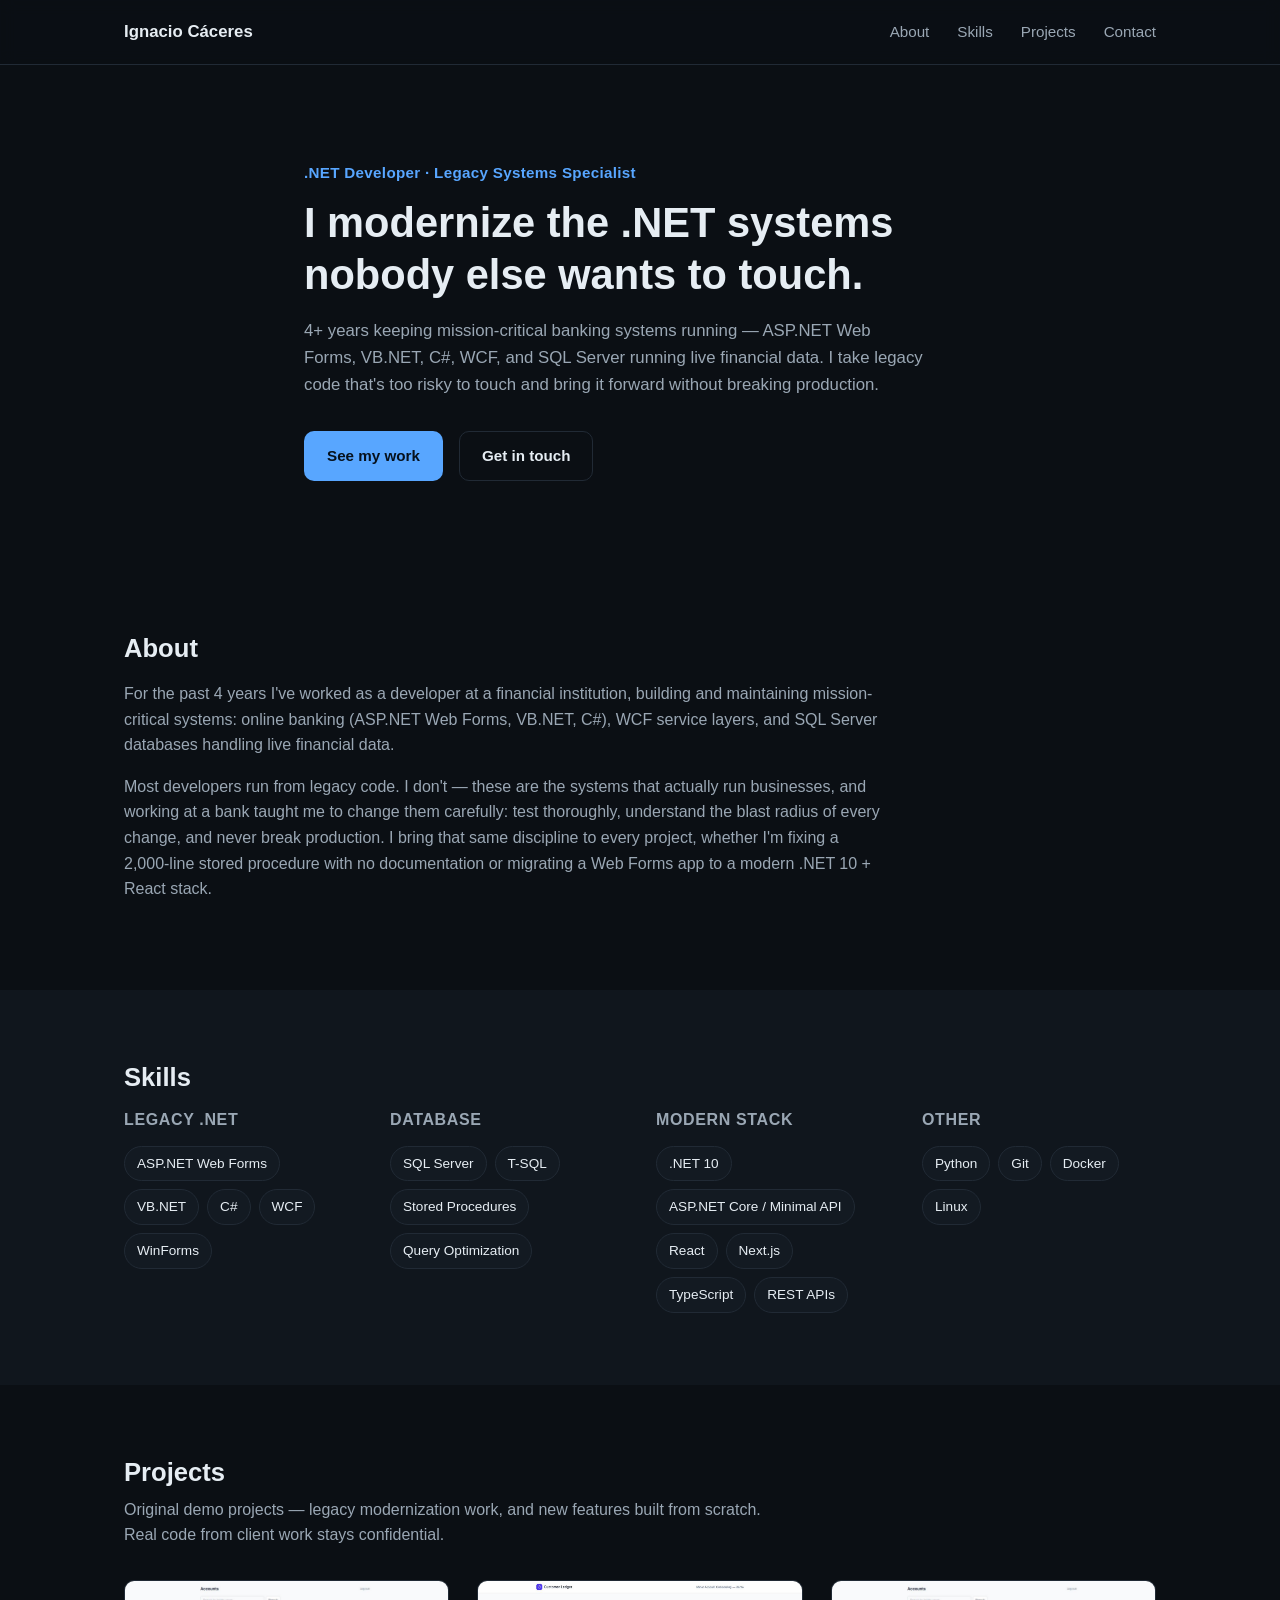
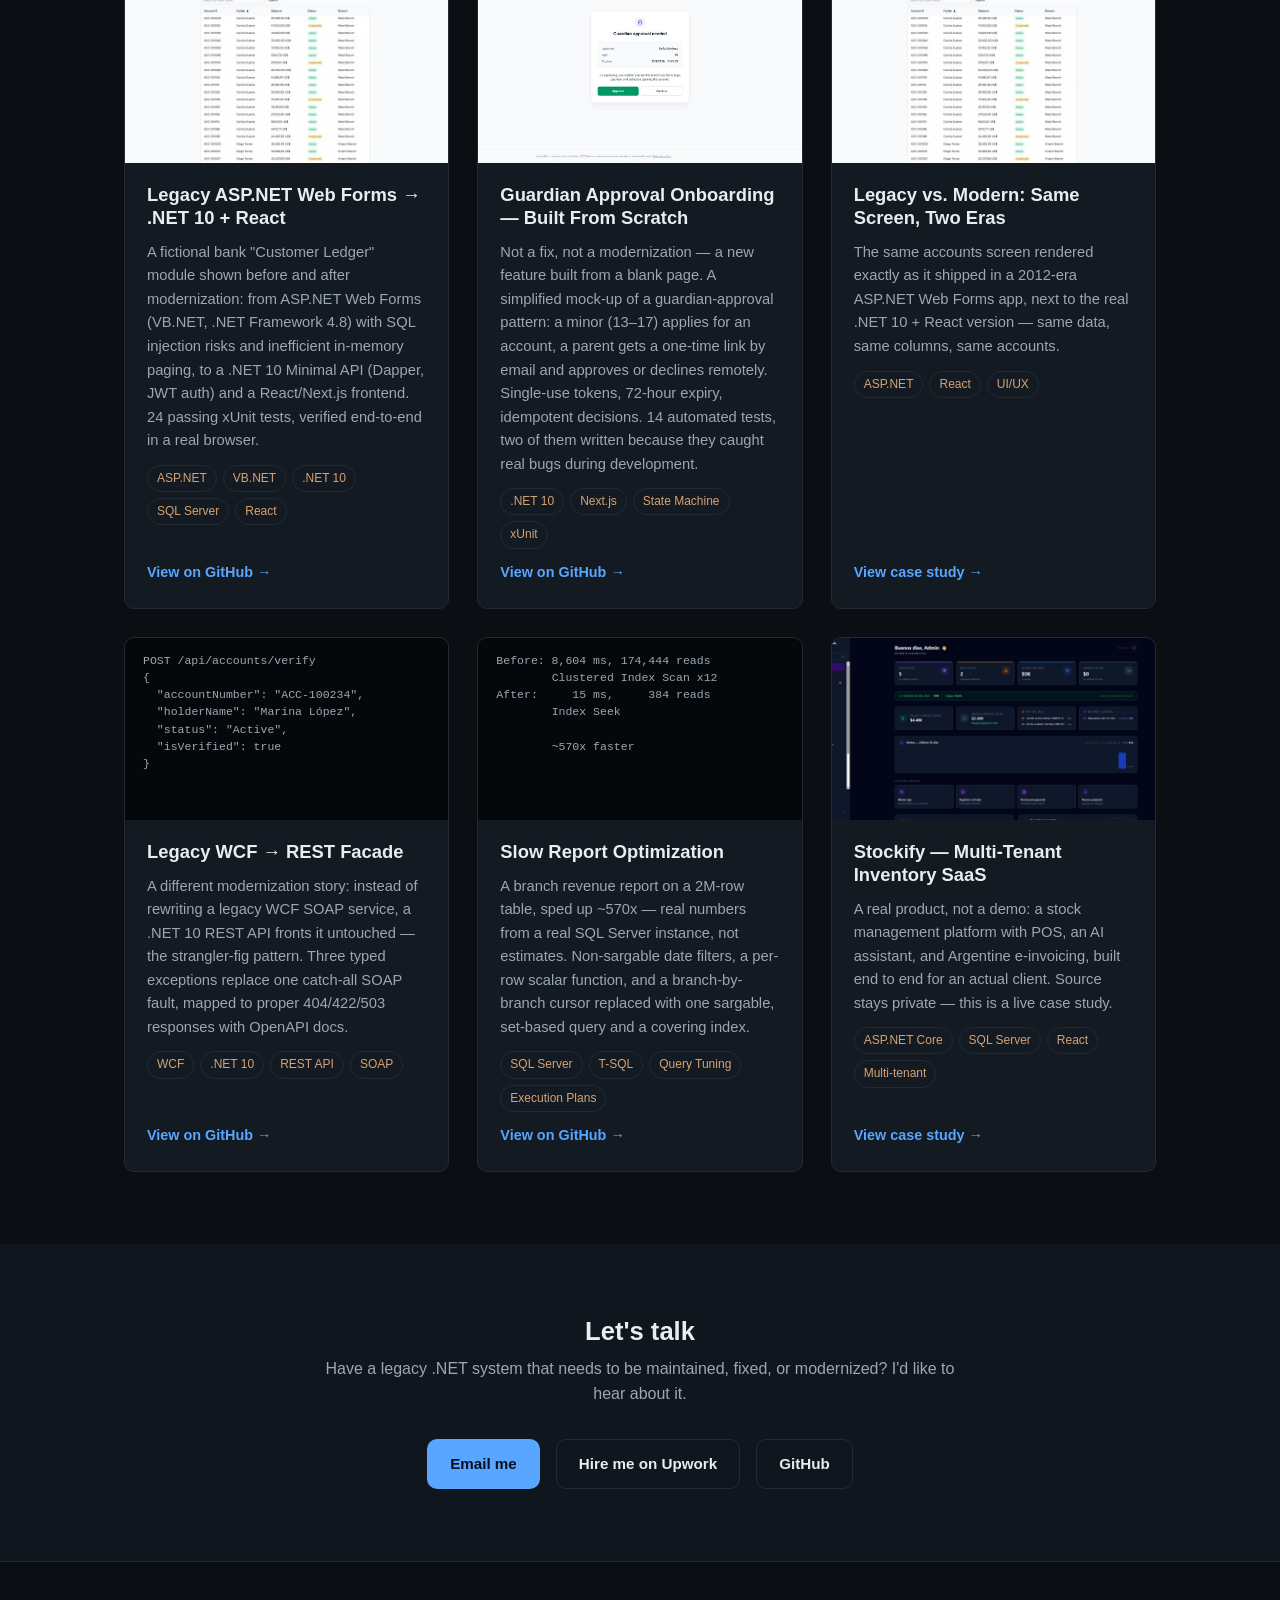
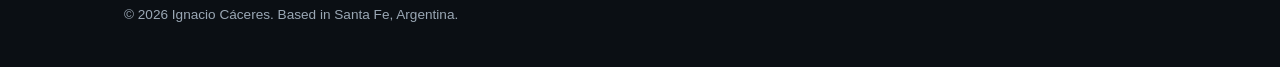
==== commit e607d80c: "Update Guardian Approval Onboarding thumbnail with the polished UI Co-Authored-By: Claude Sonnet 5 <" ====
--- a/index.html
+++ b/index.html
@@ -152,10 +152,11 @@
           <div class="project-body">
             <h3>Guardian Approval Onboarding — Built From Scratch</h3>
             <p>
-              Not a fix, not a modernization — a new feature built from a blank page. A minor (13–17) applies
-              for an account; a parent gets a one-time link by email and approves or declines remotely.
-              Single-use tokens, 72-hour expiry, idempotent decisions. 14 automated tests, two of them written
-              because they caught real bugs during development.
+              Not a fix, not a modernization — a new feature built from a blank page. A simplified mock-up of a
+              guardian-approval pattern: a minor (13–17) applies for an account, a parent gets a one-time link
+              by email and approves or declines remotely. Single-use tokens, 72-hour expiry, idempotent
+              decisions. 14 automated tests, two of them written because they caught real bugs during
+              development.
             </p>
             <ul class="tag-list">
               <li>.NET 10</li><li>Next.js</li><li>State Machine</li><li>xUnit</li>
